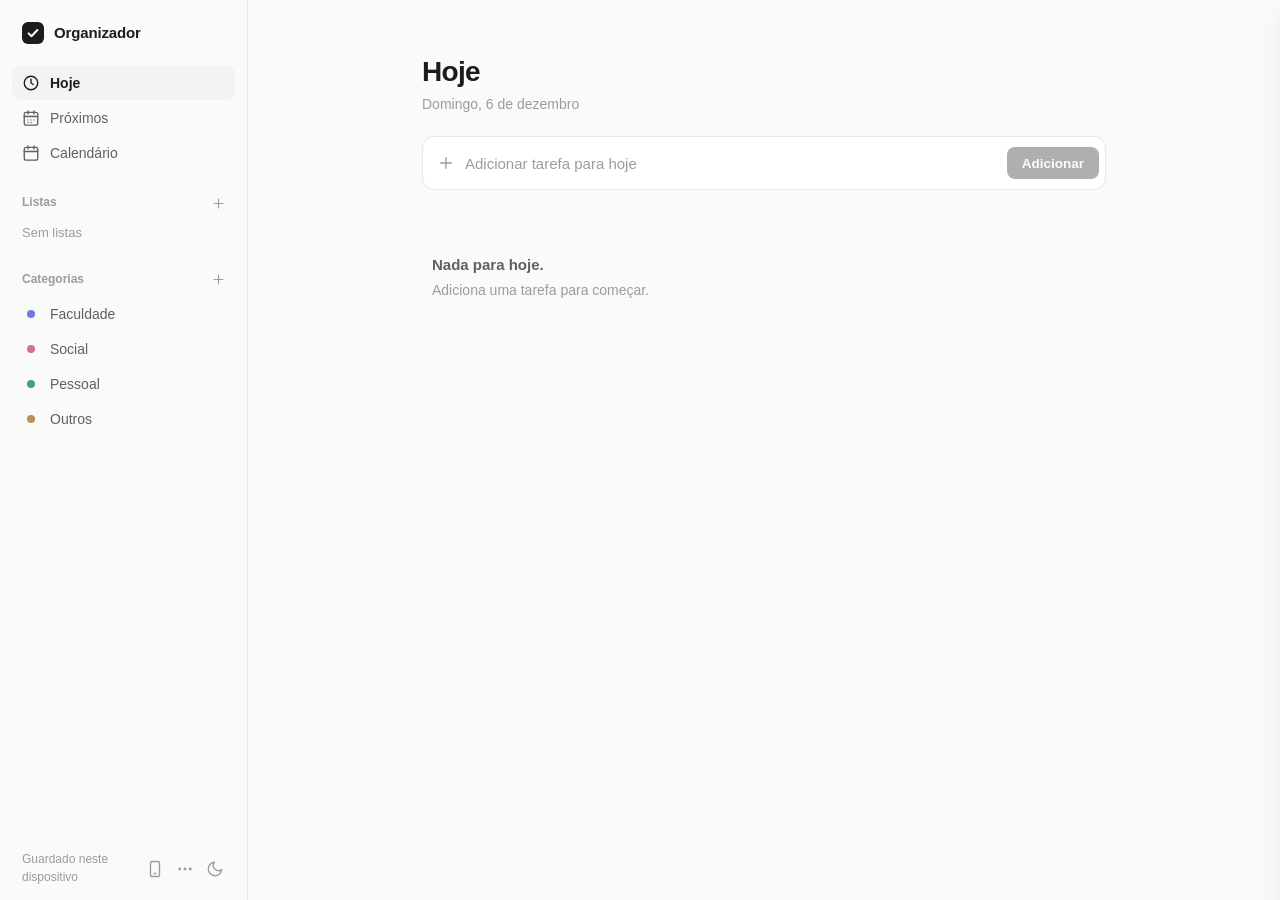
==== index.html @ d911d82a "Organizador v3.0 — web app (telemóvel) Co-Authored-By: Claude Opus 5.5 <noreply@anthropic.com>" ====
<!doctype html>
<html lang="pt">
<head>
  <meta charset="utf-8">
  <meta name="viewport" content="width=device-width, initial-scale=1, viewport-fit=cover">
  <meta name="theme-color" content="#111113">
  <meta name="mobile-web-app-capable" content="yes">
  <meta name="apple-mobile-web-app-capable" content="yes">
  <meta name="apple-mobile-web-app-status-bar-style" content="black-translucent">
  <meta name="apple-mobile-web-app-title" content="Organizador">
  <link rel="manifest" href="manifest.webmanifest">
  <link rel="apple-touch-icon" href="icons/apple-touch-icon.png">
  <link rel="icon" href="icons/icon.svg" type="image/svg+xml">
  <title>Organizador</title>
  <link rel="stylesheet" href="styles.css">
  <script>
    (function () {
      var t = localStorage.getItem('organizador.theme') ||
        (matchMedia('(prefers-color-scheme: light)').matches ? 'light' : 'dark');
      document.documentElement.dataset.theme = t;
    })();
  </script>
</head>
<body>
  <div class="app">
    <aside class="sidebar" id="sidebar"></aside>
    <div class="main-wrap">
      <main>
        <div id="top"></div>
        <div id="composer" class="composer"></div>
        <div id="content"></div>
      </main>
    </div>
  </div>

  <nav class="tabbar" id="tabbar"></nav>
  <button class="fab" id="fab" aria-label="Nova tarefa"></button>
  <div class="backdrop" id="backdrop"></div>
  <section class="detail" id="detail" aria-label="Detalhes da tarefa"></section>
  <div class="toast" id="toast" role="status"></div>

  <script src="app.js"></script>
</body>
</html>
---- styles.css ----
/* ==========================================================================
   Organizador — estilo
   ========================================================================== */
:root {
  --bg: #fafaf9;
  --surface: #ffffff;
  --surface-2: #f3f3f1;
  --hover: #f1f1ef;
  --border: #e7e7e4;
  --text: #1c1c1f;
  --text-2: #5f5f67;
  --text-3: #9b9ba2;
  --accent: #5561d6;
  --danger: #cf4a3f;
  --warn: #c98a2c;
  --shadow: 0 12px 32px rgba(20, 20, 30, .10), 0 2px 6px rgba(20, 20, 30, .05);
  --radius: 10px;
  --sidebar: 248px;
  --tabbar: 58px;
  color-scheme: light;
}
[data-theme="dark"] {
  --bg: #111113;
  --surface: #18181b;
  --surface-2: #202024;
  --hover: #1c1c20;
  --border: #29292e;
  --text: #ececef;
  --text-2: #a3a3ab;
  --text-3: #6c6c75;
  --accent: #7b84e6;
  --danger: #e0645a;
  --warn: #d9a050;
  --shadow: 0 16px 40px rgba(0, 0, 0, .55), 0 2px 8px rgba(0, 0, 0, .3);
  color-scheme: dark;
}

* { box-sizing: border-box; }
html, body { margin: 0; height: 100%; }
body {
  background: var(--bg);
  color: var(--text);
  font: 15px/1.45 -apple-system, BlinkMacSystemFont, "Inter", "Segoe UI", Roboto, "Helvetica Neue", sans-serif;
  -webkit-font-smoothing: antialiased;
  -webkit-tap-highlight-color: transparent;
}
button { font: inherit; color: inherit; cursor: pointer; }
input, textarea, select { font: inherit; color: inherit; }
svg.i { width: 18px; height: 18px; flex: none; }

/* --------------------------------------------------------------- layout */
.app { display: grid; grid-template-columns: var(--sidebar) 1fr; min-height: 100dvh; }
.main-wrap { min-width: 0; }
main { max-width: 780px; margin: 0 auto; padding: 56px 48px 120px; }

/* --------------------------------------------------------------- sidebar */
.sidebar {
  position: sticky; top: 0; height: 100dvh; overflow-y: auto;
  border-right: 1px solid var(--border);
  padding: 22px 12px 14px;
  display: flex; flex-direction: column;
}
.brand { display: flex; align-items: center; gap: 10px; padding: 0 10px 22px; font-weight: 600; letter-spacing: -.01em; }
.brand svg { width: 22px; height: 22px; }
.nav { display: flex; flex-direction: column; gap: 1px; }
.nav-item {
  display: flex; align-items: center; gap: 10px; width: 100%;
  height: 34px; padding: 0 10px; border: 0; border-radius: 8px;
  background: transparent; color: var(--text-2); text-align: left; font-size: 14px;
  position: relative;
}
.nav-item:hover { background: var(--hover); color: var(--text); }
.nav-item.active { background: var(--surface-2); color: var(--text); font-weight: 550; }
.nav-item .label { flex: 1; overflow: hidden; text-overflow: ellipsis; white-space: nowrap; }
.nav-item .count { font-size: 12px; color: var(--text-3); font-variant-numeric: tabular-nums; }
.nav-item .more {
  display: none; width: 22px; height: 22px; border-radius: 6px;
  align-items: center; justify-content: center; color: var(--text-3);
}
.nav-item .more:hover { background: var(--border); color: var(--text); }
.nav-item:hover .more { display: inline-flex; }
.nav-item:hover .more + .count, .nav-item:hover .count:has(+ .more) { display: none; }
.side-section { margin-top: 22px; }
.side-label {
  display: flex; align-items: center; justify-content: space-between;
  padding: 0 6px 6px 10px; font-size: 12px; font-weight: 550; color: var(--text-3);
}
.side-empty { padding: 4px 10px; font-size: 13px; color: var(--text-3); }
.side-foot {
  margin-top: auto; padding: 14px 6px 0 10px;
  display: flex; align-items: center; justify-content: space-between;
  font-size: 12px; color: var(--text-3);
}
.sync { display: inline-flex; align-items: center; gap: 7px; }
.sync-dot { display: inline-block; width: 7px; height: 7px; border-radius: 50%; background: var(--text-3); }
.sync-dot.ok { background: #3fa877; }
.sync-dot.offline { background: var(--warn); }
.sync-dot.syncing { background: var(--accent); }

.icon-btn {
  display: inline-flex; align-items: center; justify-content: center;
  width: 28px; height: 28px; border: 0; border-radius: 7px; background: transparent; color: var(--text-3);
}
.icon-btn:hover { background: var(--hover); color: var(--text); }
.icon-btn.sm { width: 22px; height: 22px; }
.icon-btn.sm svg { width: 15px; height: 15px; }

.dot { width: 8px; height: 8px; border-radius: 50%; background: var(--c, var(--text-3)); flex: none; }

/* --------------------------------------------------------------- header */
.page-head { display: flex; align-items: flex-start; justify-content: space-between; gap: 12px; margin-bottom: 22px; }
.page-title { margin: 0; font-size: 28px; line-height: 1.15; font-weight: 650; letter-spacing: -.025em; }
.page-sub { margin-top: 6px; color: var(--text-3); font-size: 14px; }
.progress { margin-top: 14px; display: flex; align-items: center; gap: 12px; font-size: 12.5px; color: var(--text-3); }
.progress-bar { flex: 0 0 160px; height: 3px; background: var(--border); border-radius: 3px; overflow: hidden; }
.progress-bar i { display: block; height: 100%; background: var(--text); border-radius: 3px; transition: width .5s cubic-bezier(.2, .8, .2, 1); }

.cat-chips { display: none; }

/* --------------------------------------------------------------- composer */
.composer {
  background: var(--surface); border: 1px solid var(--border); border-radius: 12px;
  padding: 4px 6px 4px 14px; margin-bottom: 28px;
  transition: border-color .15s, box-shadow .15s;
}
.composer:focus-within, .composer.active { border-color: color-mix(in srgb, var(--accent) 45%, var(--border)); box-shadow: 0 0 0 4px color-mix(in srgb, var(--accent) 10%, transparent); }
.composer.hidden { display: none; }
.composer-row { display: flex; align-items: center; gap: 10px; min-height: 44px; }
.composer-row > svg { color: var(--text-3); }
.composer input#newTitle { flex: 1; min-width: 0; border: 0; outline: 0; background: transparent; font-size: 15px; padding: 10px 0; }
.composer input#newTitle::placeholder { color: var(--text-3); }
.composer-opts { display: none; flex-wrap: wrap; gap: 6px; padding: 2px 0 10px 28px; }
.composer.active .composer-opts, .composer:focus-within .composer-opts { display: flex; }
.composer .grabber { display: none; }

.chip {
  display: inline-flex; align-items: center; gap: 6px; height: 28px; padding: 0 10px;
  border: 1px solid var(--border); border-radius: 7px; background: transparent;
  color: var(--text-2); font-size: 13px; white-space: nowrap;
}
.chip svg { width: 14px; height: 14px; }
.chip:hover { background: var(--hover); color: var(--text); }
.chip.set { color: var(--text); }
.chip.flag.set { color: var(--warn); border-color: color-mix(in srgb, var(--warn) 40%, var(--border)); }

.btn {
  display: inline-flex; align-items: center; justify-content: center; gap: 6px;
  height: 32px; padding: 0 14px; border-radius: 8px; border: 1px solid transparent;
  font-size: 13.5px; font-weight: 550; white-space: nowrap;
}
.btn.primary { background: var(--text); color: var(--bg); }
.btn.primary:hover { opacity: .88; }
.btn.ghost { background: transparent; border-color: var(--border); color: var(--text-2); }
.btn.ghost:hover { color: var(--text); background: var(--hover); }
.btn.danger { background: transparent; color: var(--danger); padding: 0 10px; }
.btn.danger:hover { background: color-mix(in srgb, var(--danger) 10%, transparent); }
.btn:disabled { opacity: .35; cursor: default; }

/* --------------------------------------------------------------- tasks */
.section { margin-bottom: 26px; }
.section-title {
  display: flex; align-items: baseline; gap: 8px;
  margin: 0 0 4px; padding: 0 10px; font-size: 13px; font-weight: 600; color: var(--text-2);
}
.section-title .n { color: var(--text-3); font-weight: 500; }
.section-title.danger { color: var(--danger); }

.task {
  display: flex; align-items: flex-start; gap: 12px;
  padding: 9px 10px; border-radius: 8px; cursor: pointer;
  transition: background .12s, opacity .3s;
}
.task:hover { background: var(--hover); }
.task.open { background: var(--surface-2); }
.check {
  flex: none; width: 20px; height: 20px; margin-top: 1px; padding: 0;
  border-radius: 50%; border: 1.5px solid var(--c, var(--text-3));
  background: transparent; color: transparent;
  display: grid; place-items: center;
  transition: background .18s, border-color .18s, transform .18s;
}
.check svg { width: 12px; height: 12px; stroke-width: 3; }
.check:hover { background: color-mix(in srgb, var(--c, var(--text-3)) 14%, transparent); color: var(--c, var(--text-3)); }
.check:active { transform: scale(.88); }
.task.done .check { background: var(--c, var(--text-3)); border-color: var(--c, var(--text-3)); color: var(--surface); }
.task-body { flex: 1; min-width: 0; }
.task-title { font-size: 15px; overflow-wrap: anywhere; }
.task.done .task-title { color: var(--text-3); text-decoration: line-through; text-decoration-color: var(--text-3); }
.task.done .task-meta { opacity: .7; }
.task-meta { display: flex; flex-wrap: wrap; gap: 3px 12px; margin-top: 3px; font-size: 12.5px; color: var(--text-3); }
.meta { display: inline-flex; align-items: center; gap: 5px; }
.meta svg { width: 13px; height: 13px; }
.meta .dot { width: 6px; height: 6px; }
.meta.overdue { color: var(--danger); }
.meta.flag { color: var(--warn); }
.task.completing .check { background: var(--c, var(--text-3)); border-color: var(--c, var(--text-3)); color: var(--surface); transform: scale(1.08); }
.task.completing .task-title { color: var(--text-3); }

.done-toggle {
  display: inline-flex; align-items: center; gap: 6px; margin: 4px 0 6px; padding: 4px 10px;
  border: 0; background: transparent; color: var(--text-3); font-size: 13px; border-radius: 6px;
}
.done-toggle:hover { color: var(--text-2); background: var(--hover); }
.done-toggle svg { width: 14px; height: 14px; transition: transform .2s; }
.done-toggle.open svg { transform: rotate(90deg); }

.empty { padding: 36px 10px; color: var(--text-3); font-size: 14px; }
.empty strong { display: block; color: var(--text-2); font-weight: 550; font-size: 15px; margin-bottom: 4px; }

/* --------------------------------------------------------------- calendar */
.cal { margin-bottom: 30px; }
.cal-head { display: flex; align-items: center; justify-content: space-between; margin-bottom: 10px; }
.cal-month { font-size: 15px; font-weight: 600; }
.cal-month span { color: var(--text-3); font-weight: 500; }
.cal-nav { display: flex; align-items: center; gap: 4px; }
.cal-grid { display: grid; grid-template-columns: repeat(7, 1fr); gap: 2px; }
.cal-wd { text-align: center; font-size: 11.5px; font-weight: 500; color: var(--text-3); padding: 4px 0 8px; }
.cal-day {
  border: 0; background: transparent; border-radius: 9px;
  height: 64px; padding: 7px 0 0;
  display: flex; flex-direction: column; align-items: center; gap: 5px;
  font-size: 14px; font-variant-numeric: tabular-nums;
}
.cal-day:hover { background: var(--hover); }
.cal-day.out { color: var(--text-3); opacity: .45; }
.cal-day.sel { background: var(--surface-2); box-shadow: inset 0 0 0 1px var(--border); }
.cal-day .num { width: 28px; height: 28px; display: grid; place-items: center; border-radius: 50%; }
.cal-day.today .num { background: var(--accent); color: #fff; font-weight: 600; }
.cal-dots { display: flex; gap: 3px; height: 5px; }
.cal-dots i { width: 5px; height: 5px; border-radius: 50%; background: var(--c); }
.cal-dots i.faded { opacity: .35; }

/* --------------------------------------------------------------- lists page (mobile) */
.rows { border: 1px solid var(--border); border-radius: 12px; overflow: hidden; background: var(--surface); margin-bottom: 26px; }
.row {
  display: flex; align-items: center; gap: 12px; width: 100%;
  min-height: 50px; padding: 0 14px; border: 0; border-bottom: 1px solid var(--border);
  background: transparent; text-align: left; font-size: 15px;
}
.row:last-child { border-bottom: 0; }
.row:active { background: var(--hover); }
.row .label { flex: 1; }
.row .count { color: var(--text-3); font-size: 14px; }
.row svg { color: var(--text-3); }
.row.add { color: var(--accent); }
.row.add svg { color: var(--accent); }

/* --------------------------------------------------------------- menu */
.menu {
  position: fixed; z-index: 60; min-width: 210px; max-width: calc(100vw - 16px);
  background: var(--surface); border: 1px solid var(--border); border-radius: 11px;
  box-shadow: var(--shadow); padding: 5px;
  animation: pop .14s ease-out;
}
@keyframes pop { from { opacity: 0; transform: translateY(-4px) scale(.98); } }
.menu-item {
  display: flex; align-items: center; gap: 10px; width: 100%;
  height: 34px; padding: 0 10px; border: 0; border-radius: 7px;
  background: transparent; font-size: 14px; text-align: left;
}
.menu-item:hover { background: var(--hover); }
.menu-item span { flex: 1; }
.menu-item .hint { flex: none; color: var(--text-3); font-size: 12.5px; }
.menu-item svg { color: var(--text-3); width: 16px; height: 16px; }
.menu-item .menu-check { color: var(--text); }
.menu-item.danger, .menu-item.danger svg { color: var(--danger); }
.menu-sep { height: 1px; background: var(--border); margin: 5px 4px; }
.menu-date { display: flex; align-items: center; justify-content: space-between; gap: 10px; padding: 4px 6px 4px 10px; font-size: 14px; color: var(--text-2); }
.menu-date input { border: 1px solid var(--border); border-radius: 7px; background: var(--surface-2); padding: 4px 8px; font-size: 13px; }

/* --------------------------------------------------------------- detail */
.backdrop {
  position: fixed; inset: 0; z-index: 40; background: rgba(0, 0, 0, .18);
  opacity: 0; pointer-events: none; transition: opacity .2s;
}
[data-theme="dark"] .backdrop { background: rgba(0, 0, 0, .45); }
body.detail-open .backdrop, body.composer-open .backdrop { opacity: 1; pointer-events: auto; }

.detail {
  position: fixed; z-index: 50; top: 0; right: 0; bottom: 0; width: 420px; max-width: 100vw;
  background: var(--surface); border-left: 1px solid var(--border); box-shadow: var(--shadow);
  transform: translateX(102%); transition: transform .26s cubic-bezier(.2, .8, .2, 1);
  display: flex; flex-direction: column;
}
body.detail-open .detail { transform: none; }
.detail-head { display: flex; align-items: center; justify-content: space-between; padding: 14px 14px 0 20px; color: var(--text-3); font-size: 12.5px; }
.detail-body { flex: 1; overflow-y: auto; padding: 14px 20px 20px; }
.detail-title-row { display: flex; gap: 12px; align-items: flex-start; }
.detail-title-row .check { margin-top: 6px; }
.detail textarea.title {
  flex: 1; border: 0; outline: 0; background: transparent; resize: none; overflow: hidden;
  font-size: 20px; font-weight: 600; letter-spacing: -.015em; line-height: 1.3; padding: 2px 0;
}
.detail textarea.notes {
  width: 100%; margin: 8px 0 18px; padding: 8px 0 8px 32px; border: 0; outline: 0; resize: none;
  background: transparent; color: var(--text-2); font-size: 14px; min-height: 64px;
}
.detail textarea::placeholder { color: var(--text-3); }
.props { border-top: 1px solid var(--border); padding-top: 10px; }
.prop { display: flex; align-items: center; min-height: 42px; gap: 10px; }
.prop-label { flex: 0 0 96px; color: var(--text-3); font-size: 13px; display: flex; align-items: center; gap: 8px; }
.prop-label svg { width: 15px; height: 15px; }
.prop-value { flex: 1; display: flex; align-items: center; flex-wrap: wrap; gap: 6px; min-width: 0; }
.field {
  border: 1px solid transparent; border-radius: 7px; background: transparent;
  padding: 5px 8px; font-size: 14px; min-height: 32px; outline: 0;
}
.field:hover { border-color: var(--border); }
.field:focus { border-color: color-mix(in srgb, var(--accent) 55%, var(--border)); }
.field.empty-val { color: var(--text-3); }
select.field { appearance: none; -webkit-appearance: none; padding-right: 22px; background-image: linear-gradient(45deg, transparent 50%, var(--text-3) 50%), linear-gradient(135deg, var(--text-3) 50%, transparent 50%); background-position: calc(100% - 11px) 55%, calc(100% - 7px) 55%; background-size: 4px 4px; background-repeat: no-repeat; }
.pill {
  display: inline-flex; align-items: center; gap: 6px; height: 28px; padding: 0 10px;
  border: 1px solid var(--border); border-radius: 14px; background: transparent;
  font-size: 13px; color: var(--text-2);
}
.pill:hover { color: var(--text); }
.pill.on { color: var(--text); border-color: var(--c, var(--text)); background: color-mix(in srgb, var(--c, var(--text)) 10%, transparent); }
.switch { position: relative; width: 36px; height: 21px; border-radius: 11px; border: 0; background: var(--border); padding: 0; transition: background .18s; }
.switch::after { content: ""; position: absolute; top: 2.5px; left: 2.5px; width: 16px; height: 16px; border-radius: 50%; background: #fff; box-shadow: 0 1px 2px rgba(0,0,0,.25); transition: transform .18s; }
.switch.on { background: var(--warn); }
.switch.on::after { transform: translateX(15px); }
.detail-foot { display: flex; align-items: center; justify-content: space-between; padding: 12px 14px 12px 20px; border-top: 1px solid var(--border); color: var(--text-3); font-size: 12px; }
.grabber { width: 36px; height: 4px; border-radius: 2px; background: var(--border); margin: 8px auto 0; }
.detail .grabber { display: none; }

/* --------------------------------------------------------------- modal */
.modal-wrap { position: fixed; inset: 0; z-index: 80; display: grid; place-items: center; background: rgba(0,0,0,.3); padding: 20px; animation: fade .15s; }
@keyframes fade { from { opacity: 0; } }
.modal { width: 100%; max-width: 360px; background: var(--surface); border: 1px solid var(--border); border-radius: 14px; box-shadow: var(--shadow); padding: 20px; animation: pop .16s ease-out; }
.modal-title { font-weight: 600; font-size: 16px; margin-bottom: 4px; }
.modal-text { color: var(--text-2); font-size: 14px; margin-bottom: 4px; }
.modal-input { width: 100%; margin-top: 12px; padding: 9px 12px; border: 1px solid var(--border); border-radius: 9px; background: var(--bg); outline: 0; font-size: 15px; }
.modal-input:focus { border-color: var(--accent); }
.modal-colors { display: flex; gap: 8px; margin-top: 14px; flex-wrap: wrap; }
.modal-colors button { width: 24px; height: 24px; border-radius: 50%; border: 2px solid transparent; background: var(--c); padding: 0; }
.modal-colors button.on { box-shadow: 0 0 0 2px var(--surface), 0 0 0 4px var(--c); }
.modal-actions { display: flex; justify-content: flex-end; gap: 8px; margin-top: 18px; }

/* --------------------------------------------------------------- toast */
.toast {
  position: fixed; z-index: 90; left: 50%; bottom: 26px; transform: translate(-50%, 20px);
  display: flex; align-items: center; gap: 14px;
  background: var(--text); color: var(--bg); border-radius: 10px; padding: 10px 14px 10px 16px;
  font-size: 13.5px; box-shadow: var(--shadow);
  opacity: 0; pointer-events: none; transition: opacity .2s, transform .2s;
  max-width: calc(100vw - 32px);
}
.toast.show { opacity: 1; transform: translate(-50%, 0); pointer-events: auto; }
.toast button { border: 0; background: transparent; color: inherit; font-weight: 600; text-decoration: underline; text-underline-offset: 3px; padding: 0; }


[hidden] { display: none !important; }
body.wide main { max-width: 1180px; }

/* --------------------------------------------------------------- calendar views */
.cal-head { gap: 12px; }
.cal-month { flex: 1; }
.seg { display: inline-flex; gap: 2px; padding: 2px; border-radius: 9px; background: var(--surface-2); }
.seg button {
  border: 0; background: transparent; height: 27px; padding: 0 13px; border-radius: 7px;
  font-size: 13px; color: var(--text-2); font-weight: 500;
}
.seg button:hover { color: var(--text); }
.seg button.on { background: var(--surface); color: var(--text); box-shadow: 0 1px 2px rgba(0, 0, 0, .12), 0 0 0 1px var(--border); }

.tg { border: 1px solid var(--border); border-radius: 12px; overflow: hidden; background: var(--surface); }
.tg-row { display: grid; grid-template-columns: 54px repeat(var(--cols), minmax(0, 1fr)); }
.tg-head { border-bottom: 1px solid var(--border); }
.tg-dh {
  border: 0; border-left: 1px solid var(--border); background: transparent; padding: 7px 0 8px;
  display: flex; flex-direction: column; align-items: center; gap: 2px; font-size: 11.5px; color: var(--text-3);
}
.tg-dh:hover { background: var(--hover); }
.tg-dh.sel { background: var(--surface-2); }
.tg-dh b { width: 28px; height: 28px; display: grid; place-items: center; border-radius: 50%; font-size: 15px; font-weight: 550; color: var(--text); }
.tg-dh.today b { background: var(--accent); color: #fff; }
.tg-allday { border-bottom: 1px solid var(--border); min-height: 32px; }
.tg-allday .tg-gutter { white-space: nowrap; display: flex; align-items: center; justify-content: flex-end; padding-right: 8px; font-size: 10.5px; color: var(--text-3); }
.tg-adcell { border-left: 1px solid var(--border); padding: 4px; display: flex; flex-direction: column; gap: 3px; min-width: 0; }
.ad-chip {
  font-size: 12px; line-height: 1.5; padding: 1px 6px; border-radius: 5px; cursor: pointer;
  border-left: 2px solid var(--c); background: color-mix(in srgb, var(--c) 14%, transparent);
  white-space: nowrap; overflow: hidden; text-overflow: ellipsis;
}
.ad-chip.done { opacity: .45; text-decoration: line-through; }
.tg-scroll { max-height: 62vh; overflow-y: auto; scrollbar-width: none; }
.tg-scroll::-webkit-scrollbar { display: none; }
.tg-body { position: relative; }
.tg-body .tg-gutter { position: relative; }
.tg-hour { position: absolute; right: 8px; transform: translateY(-50%); font-size: 10.5px; color: var(--text-3); font-variant-numeric: tabular-nums; }
.tg-col {
  position: relative; border-left: 1px solid var(--border); cursor: pointer;
  background-image: linear-gradient(to bottom, var(--border) 1px, transparent 1px);
  background-size: 100% var(--hour);
}
.tg-col.today { background-color: color-mix(in srgb, var(--accent) 4%, transparent); }
.ev {
  position: absolute; z-index: 1; display: flex; gap: 6px; overflow: hidden; cursor: pointer;
  padding: 3px 6px 3px 6px; border-radius: 6px; border-left: 3px solid var(--c);
  background: color-mix(in srgb, var(--c) 17%, var(--surface));
  font-size: 12px; line-height: 1.3;
}
.ev:hover { background: color-mix(in srgb, var(--c) 26%, var(--surface)); }
.ev.done { opacity: .5; }
.ev.done .ev-title { text-decoration: line-through; }
.ev-check {
  flex: none; width: 14px; height: 14px; margin-top: 1px; padding: 0; border-radius: 50%;
  border: 1.4px solid var(--c); background: transparent; color: transparent; display: grid; place-items: center;
}
.ev-check svg { width: 9px; height: 9px; stroke-width: 3.5; }
.ev-check:hover { background: color-mix(in srgb, var(--c) 25%, transparent); }
.ev.done .ev-check { background: var(--c); color: var(--surface); }
.ev-text { min-width: 0; }
.ev-title { font-weight: 550; white-space: nowrap; overflow: hidden; text-overflow: ellipsis; }
.ev-time { color: var(--text-2); font-size: 11px; font-variant-numeric: tabular-nums; }
.now-line { position: absolute; z-index: 2; left: 0; right: 0; border-top: 2px solid var(--danger); pointer-events: none; }
.now-line::before { content: ""; position: absolute; left: -4px; top: -5px; width: 8px; height: 8px; border-radius: 50%; background: var(--danger); }

.time-grid { display: grid; grid-template-columns: repeat(3, 1fr); gap: 4px; padding: 4px; }
.time-grid button {
  height: 32px; border: 1px solid var(--border); border-radius: 7px; background: transparent;
  font-size: 13px; font-variant-numeric: tabular-nums;
}
.time-grid button:hover { background: var(--hover); }
.time-grid button.on { background: var(--text); color: var(--bg); border-color: var(--text); }

@media (max-width: 760px) {
  .cal-head { flex-wrap: wrap; }
  .cal-head .seg { order: 3; flex-basis: 100%; }
  .cal-head .seg button { flex: 1; height: 30px; }
  .tg-row { grid-template-columns: 46px repeat(var(--cols), minmax(0, 1fr)); }
  .tg-scroll { max-height: 56dvh; }
  .ev { font-size: 13px; }
}

/* --------------------------------------------------------------- mobile chrome */
.tabbar, .fab { display: none; }
.m-only { display: none; }

@media (max-width: 760px) {
  body { font-size: 16px; }
  .app { grid-template-columns: 1fr; }
  .sidebar { display: none; }
  main { padding: calc(env(safe-area-inset-top) + 22px) 16px calc(var(--tabbar) + env(safe-area-inset-bottom) + 100px); }
  .m-only { display: initial; }
  .page-head { margin-bottom: 14px; }
  .page-title { font-size: 30px; }
  .head-actions { display: flex; align-items: center; gap: 6px; margin-top: 4px; }

  .cat-chips {
    display: flex; gap: 6px; overflow-x: auto; margin: 0 -16px 18px; padding: 0 16px;
    scrollbar-width: none;
  }
  .cat-chips::-webkit-scrollbar { display: none; }
  .cat-chips .chip { height: 30px; border-radius: 15px; flex: none; }
  .cat-chips .chip.on { background: var(--text); color: var(--bg); border-color: var(--text); }

  .task { padding: 11px 6px; gap: 13px; }
  .task-title { font-size: 16px; }
  .check { width: 22px; height: 22px; }
  .section-title, .done-toggle { padding-left: 6px; }

  /* composer -> bottom sheet */
  .composer {
    position: fixed; z-index: 55; left: 0; right: 0; bottom: 0; margin: 0;
    border-radius: 16px 16px 0 0; border-bottom: 0; box-shadow: var(--shadow);
    padding: 0 12px calc(env(safe-area-inset-bottom) + 12px) 16px;
    transform: translateY(110%); transition: transform .26s cubic-bezier(.2, .8, .2, 1);
  }
  .composer:focus-within, .composer.active { box-shadow: var(--shadow); }
  body.composer-open .composer { transform: none; }
  .composer .grabber { display: block; margin-bottom: 4px; }
  .composer input#newTitle { font-size: 17px; }
  .composer-opts { display: flex; padding-left: 0; overflow-x: auto; flex-wrap: nowrap; scrollbar-width: none; }
  .composer-opts .chip { height: 32px; flex: none; }
  .composer-row > svg { display: none; }

  .detail {
    top: auto; left: 0; width: 100%; max-height: 90dvh;
    border-left: 0; border-radius: 16px 16px 0 0;
    transform: translateY(102%);
    padding-bottom: env(safe-area-inset-bottom);
  }
  .detail .grabber { display: block; }
  .detail textarea.title { font-size: 20px; }
  .field { font-size: 16px; }
  .prop { min-height: 46px; }

  .tabbar {
    display: grid; grid-template-columns: repeat(4, 1fr);
    position: fixed; z-index: 30; left: 0; right: 0; bottom: 0;
    height: calc(var(--tabbar) + env(safe-area-inset-bottom)); padding-bottom: env(safe-area-inset-bottom);
    background: color-mix(in srgb, var(--bg) 82%, transparent);
    -webkit-backdrop-filter: blur(18px) saturate(1.4); backdrop-filter: blur(18px) saturate(1.4);
    border-top: 1px solid var(--border);
  }
  .tab {
    display: flex; flex-direction: column; align-items: center; justify-content: center; gap: 3px;
    border: 0; background: transparent; color: var(--text-3); font-size: 10.5px; font-weight: 500;
  }
  .tab svg { width: 22px; height: 22px; }
  .tab.active { color: var(--text); }

  .fab {
    display: grid; place-items: center; position: fixed; z-index: 35;
    right: 18px; bottom: calc(var(--tabbar) + env(safe-area-inset-bottom) + 16px);
    width: 54px; height: 54px; border-radius: 50%; border: 0;
    background: var(--text); color: var(--bg); box-shadow: var(--shadow);
    transition: transform .15s;
  }
  .fab:active { transform: scale(.92); }
  .fab svg { width: 24px; height: 24px; stroke-width: 2.2; }
  body.lists-view .fab { display: none; }

  .toast { bottom: calc(var(--tabbar) + env(safe-area-inset-bottom) + 84px); }
  .cal-day { height: 52px; padding-top: 5px; gap: 4px; }
  .cal-day .num { width: 26px; height: 26px; }
}
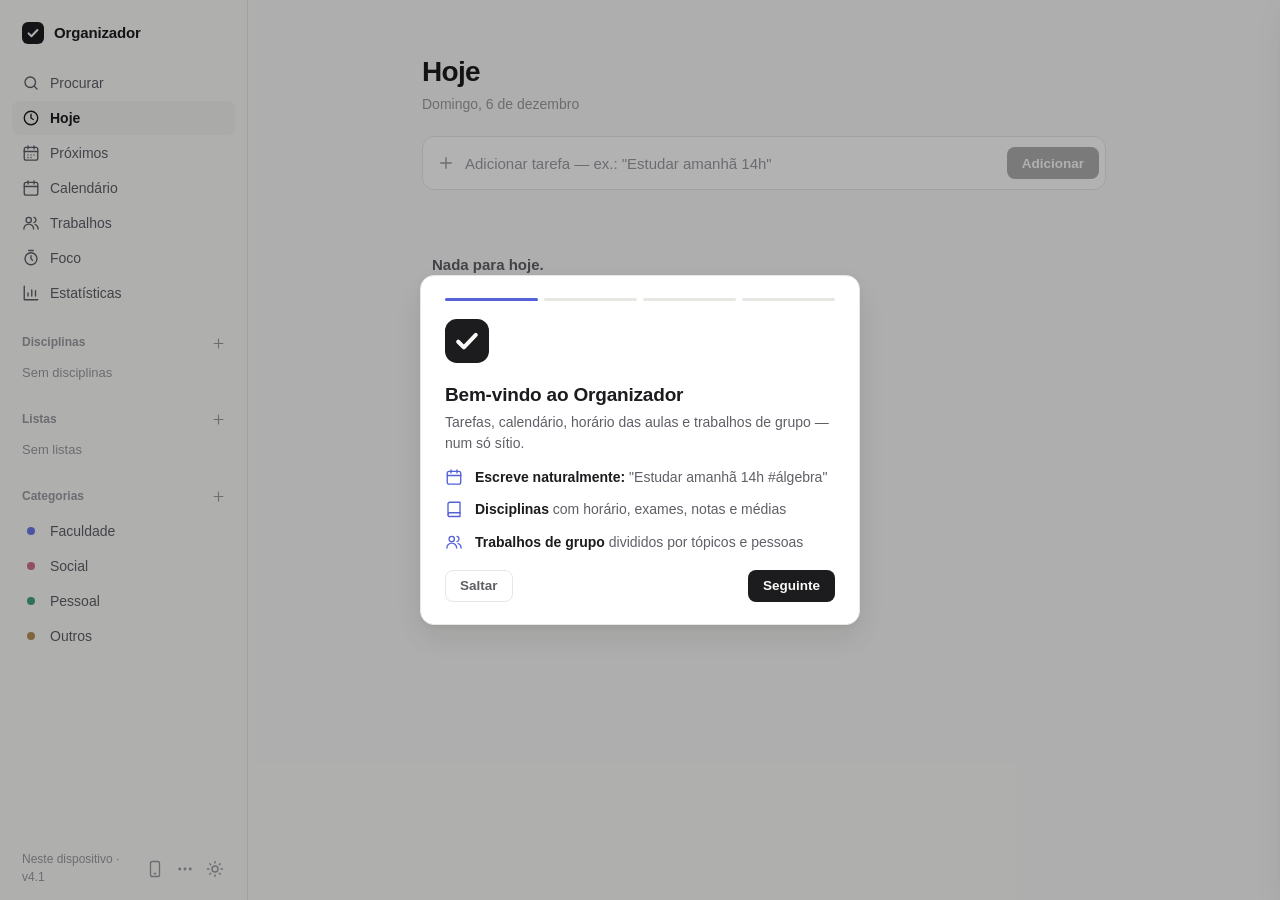
==== commit 5bb5ec77: "Atualizar app (2026-11-14 19:26)" ====
--- a/index.html
+++ b/index.html
@@ -15,9 +15,12 @@
   <link rel="stylesheet" href="styles.css">
   <script>
     (function () {
-      var t = localStorage.getItem('organizador.theme') ||
-        (matchMedia('(prefers-color-scheme: light)').matches ? 'light' : 'dark');
+      var p = localStorage.getItem('organizador.theme') || 'auto';
+      var t = p === 'auto' ? (matchMedia('(prefers-color-scheme: dark)').matches ? 'dark' : 'light') : p;
+      if (localStorage.getItem('organizador.density')) document.documentElement.classList.add('compact');
       document.documentElement.dataset.theme = t;
+      var ac = localStorage.getItem('organizador.accent');
+      if (ac) document.documentElement.style.setProperty('--accent', ac);
     })();
   </script>
 </head>
--- a/styles.css
+++ b/styles.css
@@ -401,6 +401,8 @@
   background: color-mix(in srgb, var(--c) 17%, var(--surface));
   font-size: 12px; line-height: 1.3;
 }
+.ev { touch-action: pan-y; -webkit-user-select: none; user-select: none; -webkit-touch-callout: none; }
+.ev.dragging { z-index: 5; opacity: .92; box-shadow: var(--shadow); cursor: grabbing; transition: none; outline: 2px solid var(--c); }
 .ev:hover { background: color-mix(in srgb, var(--c) 26%, var(--surface)); }
 .ev.done { opacity: .5; }
 .ev.done .ev-title { text-decoration: line-through; }
@@ -434,6 +436,363 @@
   .ev { font-size: 13px; }
 }
 
+/* --------------------------------------------------------------- search */
+.search-box {
+  display: flex; align-items: center; gap: 10px; margin-bottom: 26px; padding: 0 14px;
+  background: var(--surface); border: 1px solid var(--border); border-radius: 12px; color: var(--text-3);
+}
+.search-box:focus-within { border-color: color-mix(in srgb, var(--accent) 45%, var(--border)); box-shadow: 0 0 0 4px color-mix(in srgb, var(--accent) 10%, transparent); }
+.search-box input { flex: 1; min-width: 0; height: 46px; border: 0; outline: 0; background: transparent; font-size: 15px; color: var(--text); }
+.search-box input::placeholder { color: var(--text-3); }
+mark { background: color-mix(in srgb, var(--accent) 32%, transparent); color: inherit; border-radius: 3px; padding: 0 1px; }
+
+
+/* =============================================================== v4.0 */
+/* --- composer extras */
+.chip.auto { border-color: color-mix(in srgb, var(--accent) 55%, var(--border)); color: var(--text); background: color-mix(in srgb, var(--accent) 8%, transparent); }
+.chip.examc.set { color: var(--danger); border-color: color-mix(in srgb, var(--danger) 40%, var(--border)); }
+.chip.evtc.set { color: var(--accent); border-color: color-mix(in srgb, var(--accent) 50%, var(--border)); }
+.composer-hint { display: none; align-items: center; gap: 6px; padding: 0 0 10px 28px; font-size: 12.5px; color: var(--text-3); }
+.composer-hint.show { display: flex; }
+.composer-hint svg { width: 13px; height: 13px; color: var(--accent); }
+.composer-hint b { color: var(--text-2); font-weight: 600; }
+.composer:not(:focus-within):not(.active) .composer-hint { display: none; }
+
+/* --- section action + exams */
+.sec-action { margin-left: auto; border: 0; background: transparent; color: var(--accent); font-size: 12.5px; font-weight: 550; padding: 2px 6px; border-radius: 6px; }
+.sec-action:hover { background: color-mix(in srgb, var(--accent) 10%, transparent); }
+.meta.exam { color: var(--danger); font-weight: 550; }
+.task.is-exam .check { border-style: dashed; }
+.exam-strip { display: flex; gap: 10px; overflow-x: auto; padding: 4px 2px 6px; scrollbar-width: none; }
+.exam-strip::-webkit-scrollbar { display: none; }
+.exam-card {
+  flex: 0 0 auto; display: flex; align-items: center; gap: 12px; min-width: 210px; max-width: 280px;
+  padding: 10px 14px 10px 10px; border: 1px solid var(--border); border-radius: 12px; background: var(--surface); text-align: left;
+}
+.exam-card:hover { border-color: color-mix(in srgb, var(--c) 50%, var(--border)); }
+.exam-days { flex: none; width: 50px; height: 50px; border-radius: 10px; display: flex; flex-direction: column; align-items: center; justify-content: center;
+  background: color-mix(in srgb, var(--c) 14%, transparent); color: var(--text-2); font-size: 11px; line-height: 1.1; }
+.exam-days b { font-size: 19px; color: var(--text); font-weight: 650; font-variant-numeric: tabular-nums; }
+.exam-info { min-width: 0; display: flex; flex-direction: column; gap: 2px; }
+.exam-title { font-weight: 550; font-size: 14px; white-space: nowrap; overflow: hidden; text-overflow: ellipsis; }
+.exam-date { font-size: 12.5px; color: var(--text-3); }
+.cal-day.has-exam .num { box-shadow: inset 0 0 0 1.5px var(--danger); }
+.cal-day.today.has-exam .num { box-shadow: 0 0 0 2px var(--surface), 0 0 0 3.5px var(--danger); }
+
+/* --- agenda rows (eventos / aulas) */
+.evrow { display: flex; align-items: stretch; gap: 12px; padding: 8px 10px; border-radius: 8px; cursor: pointer; }
+.evrow:hover { background: var(--hover); }
+.evrow-time { flex: 0 0 46px; display: flex; flex-direction: column; font-size: 13px; font-weight: 550; font-variant-numeric: tabular-nums; padding-top: 1px; }
+.evrow-time small { color: var(--text-3); font-weight: 400; font-size: 12px; }
+.evrow-body { flex: 1; min-width: 0; border-left: 3px solid var(--c); padding-left: 12px; }
+.evrow-title { font-size: 15px; }
+.ev.evt { background: color-mix(in srgb, var(--c) 11%, var(--surface)); border-left-width: 3px; border-left-style: solid; cursor: pointer; }
+.ev.evt.cls { background-image: repeating-linear-gradient(135deg, transparent 0 6px, color-mix(in srgb, var(--c) 7%, transparent) 6px 12px); }
+.ev.is-exam { box-shadow: inset 0 0 0 1px color-mix(in srgb, var(--danger) 55%, transparent); }
+.ad-chip.evt { background: color-mix(in srgb, var(--c) 22%, transparent); font-weight: 550; }
+.tg.fit .tg-scroll { max-height: none; }
+.tg.timetable .tg-col { cursor: copy; }
+.ev-swatch { flex: none; width: 20px; height: 20px; margin-top: 6px; border-radius: 6px; background: var(--c); }
+.field.grow { flex: 1; min-width: 0; }
+.hint-text { font-size: 12.5px; color: var(--text-3); }
+.daypills { display: flex; flex-wrap: wrap; gap: 4px; }
+.daypill { height: 28px; min-width: 40px; padding: 0 8px; border: 1px solid var(--border); border-radius: 14px; background: transparent; font-size: 12.5px; color: var(--text-2); }
+.daypill.on { background: var(--text); color: var(--bg); border-color: var(--text); }
+.switch.exam-sw.on { background: var(--danger); }
+.switch.accent.on { background: var(--accent); }
+
+/* --- grip / reorder */
+.grip { flex: none; display: grid; place-items: center; width: 24px; height: 24px; margin-top: -1px; border-radius: 6px; color: var(--text-3); cursor: grab; touch-action: none; opacity: 0; transition: opacity .15s; }
+.task:hover .grip { opacity: 1; }
+.grip svg { width: 16px; height: 16px; }
+.task.reordering { position: relative; z-index: 3; background: var(--surface); box-shadow: var(--shadow); transition: none !important; }
+#content .task { transition: transform .15s ease, background .12s, opacity .3s; }
+
+/* --- animations */
+.task { max-height: 400px; }
+@keyframes taskOut { 40% { opacity: .55; } to { opacity: 0; transform: translateX(14px); max-height: 0; padding-top: 0; padding-bottom: 0; } }
+.task.completing { animation: taskOut .34s .1s ease forwards; overflow: hidden; }
+@keyframes fadeUp { from { opacity: 0; transform: translateY(6px); } }
+#top.enter > *, #content.enter > * { animation: fadeUp .26s ease both; }
+#content.enter > *:nth-child(2) { animation-delay: .03s; }
+#content.enter > *:nth-child(3) { animation-delay: .06s; }
+@keyframes flashIn { from { background: color-mix(in srgb, var(--accent) 16%, transparent); transform: translateY(-3px); } }
+.task.new { animation: flashIn .7s ease; }
+@media (prefers-reduced-motion: reduce) { *, *::before, *::after { animation: none !important; transition: none !important; } }
+
+/* --- swipe (telemóvel) */
+.task.swiping { position: relative; overflow: hidden; }
+.task.swiping > * { transform: translateX(var(--dx, 0)); transition: none; }
+.task.swiping::before {
+  position: absolute; inset: 0; display: flex; align-items: center; padding: 0 18px; font-size: 13px; font-weight: 600; color: #fff; border-radius: 8px;
+}
+.task.sw-right::before { content: "Concluir"; justify-content: flex-start; background: color-mix(in srgb, #3fa877 55%, var(--surface)); }
+.task.sw-left::before { content: "Amanhã"; justify-content: flex-end; background: color-mix(in srgb, var(--warn) 55%, var(--surface)); }
+.task.sw-right.sw-armed::before { background: #3fa877; }
+.task.sw-left.sw-armed::before { background: var(--warn); }
+
+/* --- Pomodoro */
+.pomo { display: flex; flex-direction: column; align-items: center; gap: 22px; padding: 6px 0 20px; --pc: var(--accent); }
+.pomo.brk { --pc: #3fa877; }
+.pomo-ring { position: relative; width: min(280px, 72vw); aspect-ratio: 1; }
+.pomo-ring svg { width: 100%; height: 100%; transform: rotate(-90deg); }
+.pomo-ring circle { fill: none; stroke-width: 7; }
+.pomo-ring .track { stroke: var(--border); }
+.pomo-ring .bar { stroke: var(--pc); stroke-linecap: round; transition: stroke-dashoffset .5s linear; }
+.pomo-center { position: absolute; inset: 0; display: flex; flex-direction: column; align-items: center; justify-content: center; gap: 4px; }
+.pomo-time { font-size: clamp(44px, 12vw, 60px); font-weight: 600; letter-spacing: -.03em; font-variant-numeric: tabular-nums; }
+.pomo-label { font-size: 13px; color: var(--text-3); text-transform: uppercase; letter-spacing: .08em; font-weight: 600; }
+.pomo-controls { display: flex; align-items: center; gap: 22px; }
+.icon-btn.lg { width: 44px; height: 44px; border-radius: 50%; border: 1px solid var(--border); color: var(--text-2); }
+.icon-btn.lg svg { width: 20px; height: 20px; }
+.pomo-main { width: 68px; height: 68px; border-radius: 50%; border: 0; background: var(--pc); color: #fff; display: grid; place-items: center; box-shadow: var(--shadow); transition: transform .12s; }
+.pomo-main:active { transform: scale(.94); }
+.pomo-main svg { width: 26px; height: 26px; fill: currentColor; stroke-width: 1.5; }
+.pomo-dots { display: flex; gap: 8px; }
+.pomo-dots i { width: 8px; height: 8px; border-radius: 50%; background: var(--border); }
+.pomo-dots i.on { background: var(--pc); }
+.pomo-form { width: 100%; max-width: 440px; display: flex; flex-direction: column; gap: 12px; }
+.pomo-form label { display: flex; flex-direction: column; gap: 5px; font-size: 12px; color: var(--text-3); font-weight: 550; }
+.pomo-form .field { border-color: var(--border); background: var(--surface); width: 100%; }
+.pomo-lens { display: grid; grid-template-columns: repeat(3, 1fr); gap: 10px; }
+.pomo-today { font-size: 13.5px; color: var(--text-3); }
+.pomo-today b { color: var(--text); }
+.focus-pill {
+  position: fixed; z-index: 34; left: calc(var(--sidebar) + 20px); bottom: 20px;
+  display: inline-flex; align-items: center; gap: 8px; height: 36px; padding: 0 14px 0 12px; border-radius: 18px;
+  border: 1px solid var(--border); background: var(--surface); box-shadow: var(--shadow); font-size: 13px; font-weight: 550; font-variant-numeric: tabular-nums;
+}
+.focus-pill svg { width: 15px; height: 15px; color: var(--accent); }
+.focus-pill.brk svg { color: #3fa877; }
+
+/* --- estatísticas */
+.tiles { display: grid; grid-template-columns: repeat(4, 1fr); gap: 12px; margin-bottom: 16px; }
+.tile { padding: 14px 16px; border: 1px solid var(--border); border-radius: 12px; background: var(--surface); }
+.tile-label { font-size: 12.5px; color: var(--text-3); font-weight: 550; }
+.tile-value { font-size: 26px; font-weight: 650; letter-spacing: -.02em; margin: 4px 0 2px; font-variant-numeric: tabular-nums; }
+.tile-sub { font-size: 12px; color: var(--text-3); }
+.card { padding: 16px 18px; border: 1px solid var(--border); border-radius: 12px; background: var(--surface); margin-bottom: 16px; }
+.card-title { display: flex; align-items: baseline; gap: 8px; font-weight: 600; font-size: 14px; margin-bottom: 14px; }
+.card-title span { font-weight: 400; color: var(--text-3); font-size: 12.5px; }
+.grid2 { display: grid; grid-template-columns: 1fr 1fr; gap: 16px; }
+.grid2 .card { margin-bottom: 0; }
+.bars { position: relative; }
+.bars-max { position: absolute; top: -2px; left: 0; font-size: 11px; color: var(--text-3); font-variant-numeric: tabular-nums; }
+.bars-plot { height: 140px; display: flex; align-items: flex-end; gap: 2px; border-bottom: 1px solid var(--border);
+  background-image: linear-gradient(to bottom, var(--border) 1px, transparent 1px); background-size: 100% 50%; background-position: 0 14px; padding-top: 14px; }
+.bar-col { position: relative; flex: 1; height: 100%; display: flex; align-items: flex-end; justify-content: center; cursor: default; }
+.bar-col:hover { background: color-mix(in srgb, var(--text) 4%, transparent); border-radius: 4px 4px 0 0; }
+.bar { width: min(70%, 22px); background: var(--accent); border-radius: 4px 4px 0 0; opacity: .85; }
+.bar-col.today .bar { opacity: 1; }
+.bar-col:hover .bar { opacity: 1; }
+.bar-col:hover::after {
+  content: attr(data-tip); position: absolute; bottom: calc(100% + 4px); left: 50%; transform: translateX(-50%); white-space: nowrap; z-index: 5;
+  background: var(--text); color: var(--bg); font-size: 12px; padding: 5px 8px; border-radius: 6px; pointer-events: none;
+}
+.bars-x { display: flex; gap: 2px; margin-top: 6px; }
+.bars-x span { flex: 1; text-align: center; font-size: 11px; color: var(--text-3); font-variant-numeric: tabular-nums; }
+.bars-x span.today { color: var(--text); font-weight: 600; }
+.hbar { display: grid; grid-template-columns: minmax(90px, 34%) 1fr 28px; align-items: center; gap: 10px; padding: 6px 0; font-size: 13.5px; }
+.hbar-name { display: flex; align-items: center; gap: 8px; min-width: 0; white-space: nowrap; overflow: hidden; text-overflow: ellipsis; }
+.hbar-track { height: 10px; border-radius: 0 4px 4px 0; background: transparent; }
+.hbar-track i { display: block; height: 100%; border-radius: 0 4px 4px 0; min-width: 3px; }
+.hbar-v { text-align: right; color: var(--text-2); font-variant-numeric: tabular-nums; }
+.data-table { margin-top: 12px; font-size: 13px; }
+.data-table summary { cursor: pointer; color: var(--text-3); font-size: 12.5px; }
+.data-table table { width: 100%; border-collapse: collapse; margin-top: 8px; }
+.data-table th, .data-table td { text-align: left; padding: 6px 4px; border-bottom: 1px solid var(--border); }
+.data-table th { color: var(--text-3); font-weight: 550; }
+
+@media (max-width: 760px) {
+  .tiles { grid-template-columns: 1fr 1fr; gap: 10px; }
+  .grid2 { grid-template-columns: 1fr; }
+  .tile-value { font-size: 22px; }
+  .focus-pill { left: 16px; bottom: calc(var(--tabbar) + env(safe-area-inset-bottom) + 22px); }
+  .task { touch-action: pan-y; }
+  .grip { opacity: 1; }
+  .cal-head .seg button { padding: 0 6px; }
+  .composer-hint { padding-left: 0; }
+  .exam-card { min-width: 190px; }
+  .tab { font-size: 10px; }
+  .tg.timetable .tg-row { grid-template-columns: 34px repeat(var(--cols), minmax(0, 1fr)); }
+  .tg.timetable .tg-hour { right: 4px; font-size: 9.5px; }
+  .tg.timetable .ev { padding: 3px 4px; font-size: 11px; }
+  .tg.timetable .ev-title { white-space: normal; line-height: 1.2; overflow-wrap: anywhere; hyphens: auto; display: -webkit-box; -webkit-line-clamp: 3; -webkit-box-orient: vertical; overflow: hidden; }
+  .tg.timetable .ev-time { display: none; }
+}
+
+
+/* =============================================================== v4.1 */
+.link-btn { border: 0; background: transparent; color: var(--accent); font-size: 13.5px; font-weight: 550; padding: 4px 6px; border-radius: 6px; }
+.link-btn:hover { background: color-mix(in srgb, var(--accent) 10%, transparent); }
+.danger-txt, .exam-txt { color: var(--danger); }
+.field.num { width: 64px; text-align: center; }
+.meta.ok { color: #3fa877; }
+.meta.faint { color: var(--text-3); opacity: .7; }
+.meta.who { color: var(--text-2); }
+.side-link { border: 0; background: transparent; padding: 0; font: inherit; color: inherit; }
+.side-link:hover { color: var(--text); }
+.side-link em { font-style: normal; color: var(--text-2); margin-left: 4px; }
+.cat-chips.show { display: flex; flex-wrap: wrap; gap: 6px; margin: 0 0 16px; }
+.cat-chips.show .chip.on { background: var(--text); color: var(--bg); border-color: var(--text); }
+
+/* avatars */
+.av { display: inline-grid; place-items: center; width: 26px; height: 26px; border-radius: 50%; flex: none;
+  background: color-mix(in srgb, var(--c) 22%, var(--surface)); color: color-mix(in srgb, var(--c) 70%, var(--text)); font-size: 10.5px; font-weight: 650; letter-spacing: .02em; }
+.av.sm { width: 22px; height: 22px; font-size: 9.5px; box-shadow: 0 0 0 2px var(--surface); }
+.av.xs { width: 16px; height: 16px; font-size: 8px; }
+.av-stack { display: inline-flex; }
+.av-stack .av + .av { margin-left: -6px; }
+
+/* subtarefas */
+.subtasks { margin: -8px 0 16px 32px; }
+.subtasks-head { display: flex; align-items: center; gap: 6px; font-size: 12.5px; font-weight: 600; color: var(--text-3); margin-bottom: 6px; }
+.subtasks-head svg { width: 14px; height: 14px; }
+.subtasks-head span { margin-left: auto; font-weight: 500; font-variant-numeric: tabular-nums; }
+.sub-progress { height: 3px; border-radius: 3px; background: var(--border); overflow: hidden; margin-bottom: 6px; }
+.sub-progress i { display: block; height: 100%; background: #3fa877; transition: width .3s; }
+.subtask { display: flex; align-items: center; gap: 8px; min-height: 34px; }
+.subtask .check.sm { width: 16px; height: 16px; margin: 0; }
+.subtask .check.sm svg { width: 10px; height: 10px; }
+.subtask.done .check.sm { background: var(--text-3); border-color: var(--text-3); color: var(--surface); }
+.subtask.done .sub-title { color: var(--text-3); text-decoration: line-through; }
+.sub-title { flex: 1; min-width: 0; border: 0; outline: 0; background: transparent; font-size: 14px; padding: 4px 0; }
+.subtask.add { color: var(--text-3); }
+.subtask.add svg { width: 16px; height: 16px; }
+.subtask .icon-btn.sm { opacity: 0; }
+.subtask:hover .icon-btn.sm { opacity: 1; }
+.project-props { margin-bottom: 8px; }
+.who-pick { display: flex; flex-wrap: wrap; gap: 6px; }
+
+/* disciplinas */
+.avg-pill { display: inline-block; margin-left: 4px; padding: 1px 8px; border-radius: 10px; background: var(--surface-2); color: var(--text); font-variant-numeric: tabular-nums; }
+.subj-grid, .proj-grid { display: grid; grid-template-columns: repeat(auto-fill, minmax(230px, 1fr)); gap: 12px; }
+.subj-card, .proj-card {
+  display: flex; flex-direction: column; gap: 6px; padding: 14px 16px 14px 18px; text-align: left; position: relative; overflow: hidden;
+  border: 1px solid var(--border); border-radius: 12px; background: var(--surface); transition: border-color .15s, transform .15s;
+}
+.subj-card::before, .proj-card::before { content: ""; position: absolute; left: 0; top: 0; bottom: 0; width: 4px; background: var(--c); }
+.subj-card:hover, .proj-card:hover { border-color: color-mix(in srgb, var(--c) 45%, var(--border)); transform: translateY(-1px); }
+.subj-top, .proj-top { display: flex; align-items: flex-start; justify-content: space-between; gap: 10px; margin-bottom: 2px; }
+.subj-name, .proj-name { font-weight: 600; font-size: 15px; }
+.subj-avg { font-size: 20px; font-weight: 650; font-variant-numeric: tabular-nums; line-height: 1; }
+.subj-avg.none { color: var(--text-3); font-weight: 500; }
+.subj-meta { display: flex; align-items: center; gap: 6px; font-size: 12.5px; color: var(--text-3); }
+.subj-meta svg { width: 13px; height: 13px; }
+.subj-stats { display: grid; grid-template-columns: repeat(4, 1fr); gap: 1px; margin-top: 16px; border: 1px solid var(--border); border-radius: 12px; overflow: hidden; background: var(--border); }
+.subj-stats > div { background: var(--surface); padding: 10px 12px; display: flex; flex-direction: column; gap: 2px; }
+.subj-stats b { font-size: 20px; font-weight: 650; font-variant-numeric: tabular-nums; }
+.subj-stats > div:first-child b { color: var(--c); }
+.subj-stats span { font-size: 12px; color: var(--text-3); }
+.grade-row { display: grid; grid-template-columns: 1fr auto auto; align-items: center; gap: 14px; padding: 9px 10px; border-radius: 8px; cursor: pointer; }
+.grade-row:hover { background: var(--hover); }
+.g-name { font-size: 15px; }
+.g-meta { font-size: 12.5px; color: var(--text-3); }
+.g-score { font-size: 17px; font-weight: 650; font-variant-numeric: tabular-nums; min-width: 64px; text-align: right; }
+.g-score small { font-size: 12px; color: var(--text-3); font-weight: 400; }
+.g-score.low { color: var(--danger); }
+
+/* trabalhos */
+.proj-card.archived { opacity: .6; }
+.proj-due { font-size: 12px; color: var(--text-2); white-space: nowrap; padding: 2px 8px; border-radius: 10px; background: var(--surface-2); }
+.proj-due.soon { color: var(--danger); background: color-mix(in srgb, var(--danger) 12%, transparent); }
+.proj-progress { height: 4px; border-radius: 4px; background: var(--border); overflow: hidden; margin: 6px 0 2px; }
+.proj-progress i { display: block; height: 100%; background: var(--c); }
+.proj-foot { display: flex; align-items: center; justify-content: space-between; font-size: 12.5px; color: var(--text-3); }
+.proj-members { display: flex; flex-wrap: wrap; align-items: center; gap: 8px; margin: -6px 0 14px; }
+.member { display: inline-flex; align-items: center; gap: 7px; height: 32px; padding: 0 10px 0 3px; border: 1px solid var(--border); border-radius: 16px; font-size: 13px; }
+.member b { font-size: 11.5px; font-weight: 600; color: var(--text-3); }
+.board { display: grid; grid-template-columns: repeat(3, minmax(0, 1fr)); gap: 14px; align-items: start; }
+.kcol { background: var(--surface-2); border: 1px solid transparent; border-radius: 12px; padding: 10px; min-height: 140px; transition: border-color .15s, background .15s; }
+.kcol.over { border-color: color-mix(in srgb, var(--accent) 55%, var(--border)); background: color-mix(in srgb, var(--accent) 6%, var(--surface-2)); }
+.kcol-head { display: flex; align-items: center; gap: 8px; font-size: 13px; font-weight: 600; padding: 2px 4px 10px; }
+.kcol-head .n { color: var(--text-3); font-weight: 500; }
+.kdot { width: 8px; height: 8px; border-radius: 50%; }
+.kdot.todo { background: var(--text-3); }
+.kdot.doing { background: var(--warn); }
+.kdot.done { background: #3fa877; }
+.kadd { width: 100%; margin-bottom: 8px; padding: 9px 11px; border: 1px dashed var(--border); border-radius: 9px; background: transparent; outline: 0; font-size: 14px; }
+.kadd:focus { border-style: solid; border-color: color-mix(in srgb, var(--accent) 55%, var(--border)); background: var(--surface); }
+.kcards { display: flex; flex-direction: column; gap: 8px; min-height: 40px; }
+.kcard { background: var(--surface); border: 1px solid var(--border); border-radius: 10px; padding: 10px 12px; cursor: grab;
+  -webkit-user-select: none; user-select: none; -webkit-touch-callout: none; transition: border-color .12s, box-shadow .12s; }
+.kcard:hover { border-color: color-mix(in srgb, var(--accent) 40%, var(--border)); box-shadow: 0 2px 8px rgba(0,0,0,.08); }
+.kcard.done .kcard-title { color: var(--text-3); text-decoration: line-through; }
+.kcard-title { font-size: 14.5px; overflow-wrap: anywhere; }
+.kcard-meta { display: flex; flex-wrap: wrap; gap: 4px 10px; margin-top: 6px; font-size: 12px; color: var(--text-3); }
+.kcard.kplaceholder { opacity: .35; }
+.kcard.new { animation: flashIn .7s ease; }
+.kghost { position: fixed; left: 0; top: 0; z-index: 100; pointer-events: none; box-shadow: var(--shadow); cursor: grabbing; }
+.kempty { padding: 14px 6px; text-align: center; font-size: 12.5px; color: var(--text-3); border: 1px dashed var(--border); border-radius: 9px; }
+
+/* formulários */
+.modal.form { display: flex; flex-wrap: wrap; gap: 0 12px; max-width: 420px; }
+.modal.form .modal-title { width: 100%; margin-bottom: 8px; }
+.mfield { width: 100%; display: flex; flex-direction: column; gap: 5px; margin-top: 10px; font-size: 12.5px; color: var(--text-3); font-weight: 550; }
+.mfield.half { width: calc(50% - 6px); }
+.mfield .modal-input { margin-top: 0; font-weight: 400; color: var(--text); }
+.mfield textarea.modal-input { resize: vertical; font: inherit; font-size: 15px; }
+.mfield em { font-style: normal; font-weight: 400; font-size: 11.5px; }
+.mfield .modal-colors { margin-top: 2px; }
+.modal.form .modal-actions { width: 100%; }
+
+/* boas-vindas */
+.modal.ob { max-width: 440px; padding: 22px 24px; }
+.ob-wrap.drawn, .ob-wrap.drawn .modal { animation: none; }
+.ob-steps { display: flex; gap: 6px; margin-bottom: 18px; }
+.ob-steps i { flex: 1; height: 3px; border-radius: 3px; background: var(--border); }
+.ob-steps i.on { background: var(--accent); }
+.ob-hero svg { width: 44px; height: 44px; margin-bottom: 12px; }
+.modal.ob .modal-title { font-size: 19px; letter-spacing: -.01em; }
+.ob-list { list-style: none; padding: 0; margin: 14px 0 4px; display: flex; flex-direction: column; gap: 12px; }
+.ob-list li { display: flex; gap: 12px; font-size: 14px; color: var(--text-2); }
+.ob-list svg { flex: none; width: 18px; height: 18px; color: var(--accent); margin-top: 1px; }
+.ob-list b { color: var(--text); font-weight: 600; }
+.ob-label { font-size: 12.5px; font-weight: 600; color: var(--text-3); margin: 16px 0 8px; }
+.ob-seg { display: flex; }
+.ob-seg button { flex: 1; }
+.ob-check { display: flex; align-items: center; gap: 8px; margin-top: 18px; font-size: 14px; color: var(--text-2); }
+.ob-chips { display: flex; flex-wrap: wrap; gap: 6px; margin-top: 12px; min-height: 30px; }
+.ob-chips .chip button { border: 0; background: transparent; padding: 0; display: grid; place-items: center; color: var(--text-3); }
+.ob-chips .chip button svg { width: 12px; height: 12px; }
+
+/* vista compacta */
+html.compact .task { padding-top: 5px; padding-bottom: 5px; }
+html.compact .task-title { font-size: 14px; }
+html.compact .task-meta { margin-top: 1px; }
+html.compact .section { margin-bottom: 16px; }
+html.compact .nav-item { height: 30px; }
+html.compact main { padding-top: 36px; }
+html.compact .evrow { padding-top: 5px; padding-bottom: 5px; }
+html.compact .kcard { padding: 7px 10px; }
+html.compact .cal-day { height: 52px; }
+
+/* semana deslizável (telemóvel) */
+.tg.swipe-week { overflow: auto; max-height: 64dvh; scroll-snap-type: x proximity; scroll-padding-left: 40px; scrollbar-width: none; overscroll-behavior: contain; }
+.tg.swipe-week::-webkit-scrollbar { display: none; }
+.tg.swipe-week .tg-row { grid-template-columns: 40px repeat(7, 42vw); width: max-content; }
+.tg.swipe-week .tg-scroll { width: max-content; overflow: visible; max-height: none; }
+.tg.swipe-week .tg-gutter { position: sticky; left: 0; z-index: 4; background: var(--surface); border-right: 1px solid var(--border); }
+.tg.swipe-week .tg-head { position: sticky; top: 0; z-index: 6; background: var(--surface); }
+.tg.swipe-week .tg-head .tg-gutter { z-index: 7; }
+.tg.swipe-week .tg-allday .tg-gutter { z-index: 5; }
+.tg.swipe-week .tg-allday .tg-gutter { font-size: 9px; padding-right: 4px; }
+.tg.swipe-week .tg-col { border-left: 0; border-right: 1px solid var(--border); }
+.tg.swipe-week .tg-dh, .tg.swipe-week .tg-col { scroll-snap-align: start; }
+
+@media (max-width: 760px) {
+  .board { display: flex; overflow-x: auto; scroll-snap-type: x mandatory; gap: 10px; margin: 0 -16px; padding: 0 16px 8px; scrollbar-width: none; }
+  .board::-webkit-scrollbar { display: none; }
+  .kcol { flex: 0 0 82vw; scroll-snap-align: center; }
+  .subj-stats { grid-template-columns: repeat(2, 1fr); }
+  .subtasks { margin-left: 0; }
+  .subtask .icon-btn.sm { opacity: 1; }
+  .mfield.half { width: calc(50% - 6px); }
+  .proj-members { margin-top: 0; }
+  .cat-chips.show { flex-wrap: nowrap; overflow-x: auto; margin: 0 -16px 14px; padding: 0 16px; }
+  .cat-chips.show .chip { flex: none; }
+}
+
 /* --------------------------------------------------------------- mobile chrome */
 .tabbar, .fab { display: none; }
 .m-only { display: none; }
@@ -444,6 +803,8 @@
   .sidebar { display: none; }
   main { padding: calc(env(safe-area-inset-top) + 22px) 16px calc(var(--tabbar) + env(safe-area-inset-bottom) + 100px); }
   .m-only { display: initial; }
+  .icon-btn.m-only { display: inline-flex; }
+  .search-box input { font-size: 16px; }
   .page-head { margin-bottom: 14px; }
   .page-title { font-size: 30px; }
   .head-actions { display: flex; align-items: center; gap: 6px; margin-top: 4px; }
@@ -488,7 +849,7 @@
   .prop { min-height: 46px; }
 
   .tabbar {
-    display: grid; grid-template-columns: repeat(4, 1fr);
+    display: grid; grid-template-columns: repeat(5, 1fr);
     position: fixed; z-index: 30; left: 0; right: 0; bottom: 0;
     height: calc(var(--tabbar) + env(safe-area-inset-bottom)); padding-bottom: env(safe-area-inset-bottom);
     background: color-mix(in srgb, var(--bg) 82%, transparent);
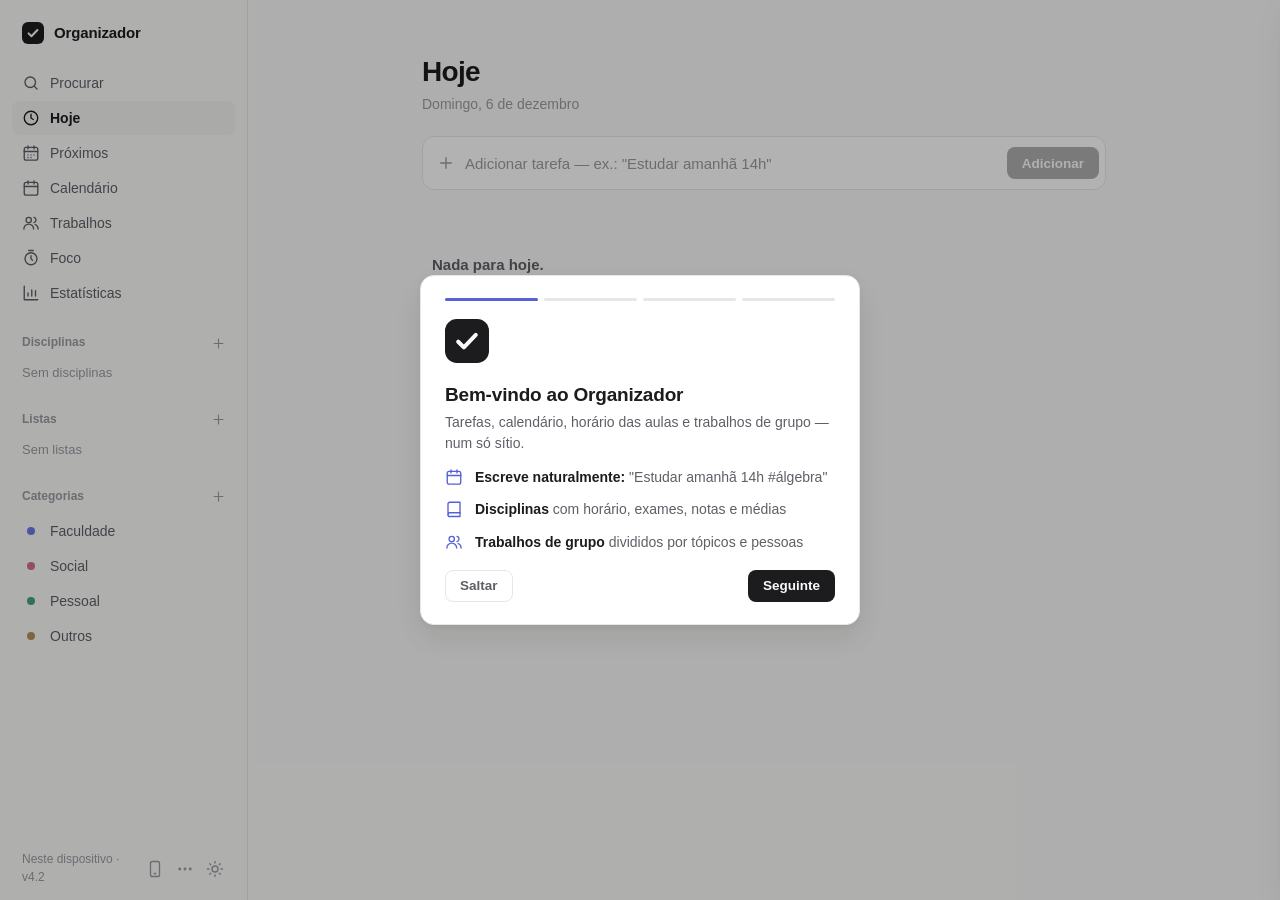
==== commit 782de5f4: "Atualizar app (2026-11-15 10:00)" ====
--- a/index.html
+++ b/index.html
@@ -17,7 +17,10 @@
     (function () {
       var p = localStorage.getItem('organizador.theme') || 'auto';
       var t = p === 'auto' ? (matchMedia('(prefers-color-scheme: dark)').matches ? 'dark' : 'light') : p;
-      if (localStorage.getItem('organizador.density')) document.documentElement.classList.add('compact');
+      var r = document.documentElement;
+      if (localStorage.getItem('organizador.density')) r.classList.add('compact');
+      if (localStorage.getItem('organizador.corners') === 'square') r.classList.add('square');
+      r.dataset.text = localStorage.getItem('organizador.text') || 'normal';
       document.documentElement.dataset.theme = t;
       var ac = localStorage.getItem('organizador.accent');
       if (ac) document.documentElement.style.setProperty('--accent', ac);
--- a/styles.css
+++ b/styles.css
@@ -11,6 +11,7 @@
   --text-2: #5f5f67;
   --text-3: #9b9ba2;
   --accent: #5561d6;
+  --theme-accent: #5561d6;
   --danger: #cf4a3f;
   --warn: #c98a2c;
   --shadow: 0 12px 32px rgba(20, 20, 30, .10), 0 2px 6px rgba(20, 20, 30, .05);
@@ -29,11 +30,45 @@
   --text-2: #a3a3ab;
   --text-3: #6c6c75;
   --accent: #7b84e6;
+  --theme-accent: #7b84e6;
   --danger: #e0645a;
   --warn: #d9a050;
   --shadow: 0 16px 40px rgba(0, 0, 0, .55), 0 2px 8px rgba(0, 0, 0, .3);
   color-scheme: dark;
 }
+
+/* =============================================================== v4.2 — temas */
+[data-theme="oled"] {
+  --bg: #000000; --surface: #0c0c0d; --surface-2: #151517; --hover: #121214; --border: #232326;
+  --text: #ededf0; --text-2: #a3a3ab; --text-3: #6c6c75; --accent: #8a93f0; --theme-accent: #8a93f0;
+  --danger: #e66a60; --warn: #d9a050; --shadow: 0 16px 40px rgba(0,0,0,.8); color-scheme: dark;
+}
+[data-theme="midnight"] {
+  --bg: #0d1117; --surface: #151b26; --surface-2: #1b2331; --hover: #18202c; --border: #263042;
+  --text: #e6edf3; --text-2: #9aa6b6; --text-3: #667387; --accent: #6d8cff; --theme-accent: #6d8cff;
+  --danger: #f0706a; --warn: #e0a85a; --shadow: 0 16px 40px rgba(0,0,0,.55); color-scheme: dark;
+}
+[data-theme="forest"] {
+  --bg: #0f1412; --surface: #161d1a; --surface-2: #1c2521; --hover: #1a221e; --border: #27322d;
+  --text: #e4ece7; --text-2: #9eaca4; --text-3: #6a7a71; --accent: #4fb386; --theme-accent: #4fb386;
+  --danger: #e36d62; --warn: #d6a24f; --shadow: 0 16px 40px rgba(0,0,0,.55); color-scheme: dark;
+}
+[data-theme="sand"] {
+  --bg: #f6f1e8; --surface: #fffdf8; --surface-2: #efe8dc; --hover: #f1ebdf; --border: #e4dac8;
+  --text: #2b2620; --text-2: #6b6256; --text-3: #a0968a; --accent: #b06b3a; --theme-accent: #b06b3a;
+  --danger: #c4483c; --warn: #b9802a; --shadow: 0 12px 32px rgba(60,40,20,.12), 0 2px 6px rgba(60,40,20,.06); color-scheme: light;
+}
+[data-theme="lavender"] {
+  --bg: #f6f5fb; --surface: #ffffff; --surface-2: #efedf7; --hover: #f0eef8; --border: #e5e1f0;
+  --text: #1f1d2b; --text-2: #5f5b72; --text-3: #9b97ad; --accent: #7a5cd6; --theme-accent: #7a5cd6;
+  --danger: #cf4a5a; --warn: #c08a2c; --shadow: 0 12px 32px rgba(40,30,80,.10), 0 2px 6px rgba(40,30,80,.05); color-scheme: light;
+}
+[data-theme="mint"] {
+  --bg: #f1f7f4; --surface: #ffffff; --surface-2: #e7f0eb; --hover: #e9f2ed; --border: #d9e6df;
+  --text: #16231d; --text-2: #52645b; --text-3: #8fa198; --accent: #2f8f6a; --theme-accent: #2f8f6a;
+  --danger: #c9463d; --warn: #b98426; --shadow: 0 12px 32px rgba(20,60,40,.10), 0 2px 6px rgba(20,60,40,.05); color-scheme: light;
+}
+[data-theme="oled"] .backdrop, [data-theme="midnight"] .backdrop, [data-theme="forest"] .backdrop { background: rgba(0,0,0,.5); }
 
 * { box-sizing: border-box; }
 html, body { margin: 0; height: 100%; }
@@ -793,6 +828,60 @@
   .cat-chips.show .chip { flex: none; }
 }
 
+
+/* =============================================================== v4.2 */
+.back-btn { display: inline-flex; align-items: center; gap: 2px; margin: -14px 0 10px -6px; padding: 4px 8px 4px 2px; border: 0; border-radius: 8px;
+  background: transparent; color: var(--accent); font-size: 14px; font-weight: 550; }
+.back-btn svg { width: 18px; height: 18px; }
+.back-btn:hover { background: color-mix(in srgb, var(--accent) 10%, transparent); }
+.back-btn.sm { margin: 0 0 0 -8px; color: var(--text-2); font-size: 12.5px; font-weight: 500; }
+.back-btn.sm:hover { color: var(--text); background: var(--hover); }
+.detail-head { padding-left: 14px; }
+
+.theme-grid { display: grid; grid-template-columns: repeat(auto-fill, minmax(118px, 1fr)); gap: 10px; }
+.theme-card { display: flex; flex-direction: column; gap: 8px; padding: 6px 6px 10px; border: 1.5px solid var(--border); border-radius: 12px; background: var(--surface); text-align: left; }
+.theme-card:hover { border-color: color-mix(in srgb, var(--accent) 45%, var(--border)); }
+.theme-card.on { border-color: var(--accent); box-shadow: 0 0 0 3px color-mix(in srgb, var(--accent) 18%, transparent); }
+.tp { position: relative; display: block; height: 64px; border-radius: 8px; overflow: hidden; border: 1px solid rgba(128,128,128,.18); }
+.tp i { position: absolute; left: 10px; right: 10px; top: 12px; bottom: 12px; border-radius: 5px; }
+.tp b { position: absolute; left: 18px; top: 20px; width: 9px; height: 9px; border-radius: 50%; }
+.tp em { position: absolute; left: 34px; top: 21px; height: 6px; width: 52%; border-radius: 3px; opacity: .85; }
+.tp em + em { top: 34px; opacity: .4; }
+.tn { font-size: 13px; font-weight: 550; padding-left: 4px; }
+.accent-row { display: flex; flex-wrap: wrap; gap: 10px; }
+.accent-dot { display: inline-flex; align-items: center; gap: 8px; height: 34px; padding: 0 12px 0 8px; border: 1px solid var(--border); border-radius: 17px; background: var(--surface); font-size: 13px; }
+.accent-dot::before { content: ""; width: 16px; height: 16px; border-radius: 50%; background: var(--c); }
+.accent-dot.on { border-color: var(--c); box-shadow: 0 0 0 2px color-mix(in srgb, var(--c) 25%, transparent); font-weight: 600; }
+.pref-list { border: 1px solid var(--border); border-radius: 12px; background: var(--surface); overflow: hidden; }
+.pref { display: flex; align-items: center; justify-content: space-between; gap: 16px; padding: 14px 16px; border-bottom: 1px solid var(--border); }
+.pref:last-child { border-bottom: 0; }
+.pref b { display: block; font-weight: 550; font-size: 14.5px; }
+.pref span { display: block; font-size: 12.5px; color: var(--text-3); margin-top: 2px; }
+.pref .field { border-color: var(--border); background: var(--surface-2); }
+.seg.wide button { padding: 0 12px; }
+
+/* tamanho do texto */
+html[data-text="small"] body { font-size: 14px; }
+html[data-text="small"] .task-title, html[data-text="small"] .evrow-title, html[data-text="small"] .kcard-title { font-size: 13.5px; }
+html[data-text="small"] .page-title { font-size: 25px; }
+html[data-text="large"] body { font-size: 16.5px; }
+html[data-text="large"] .task-title, html[data-text="large"] .evrow-title { font-size: 17px; }
+html[data-text="large"] .kcard-title, html[data-text="large"] .nav-item { font-size: 15.5px; }
+html[data-text="large"] .task-meta, html[data-text="large"] .kcard-meta { font-size: 13.5px; }
+html[data-text="large"] .page-title { font-size: 32px; }
+
+/* cantos retos */
+html.square :is(.composer, .chip, .btn, .task, .rows, .menu, .modal, .detail, .kcol, .kcard, .subj-card, .proj-card, .tile, .card, .exam-card, .tg, .seg, .seg button,
+  .cal-day, .field, .pill, .nav-item, .evrow, .toast, .search-box, .kadd, .theme-card, .tp, .pref-list, .accent-dot, .menu-item, .modal-input, .ev, .ad-chip, .exam-days, .member, .daypill, .subj-stats, .proj-due, .avg-pill, .grade-row, .row) { border-radius: 3px !important; }
+
+@media (max-width: 760px) {
+  .back-btn { margin-top: -6px; }
+  .pref { flex-direction: column; align-items: stretch; gap: 10px; }
+  .pref .seg { display: flex; }
+  .pref .seg button { flex: 1; }
+  .theme-grid { grid-template-columns: repeat(3, 1fr); }
+}
+
 /* --------------------------------------------------------------- mobile chrome */
 .tabbar, .fab { display: none; }
 .m-only { display: none; }
